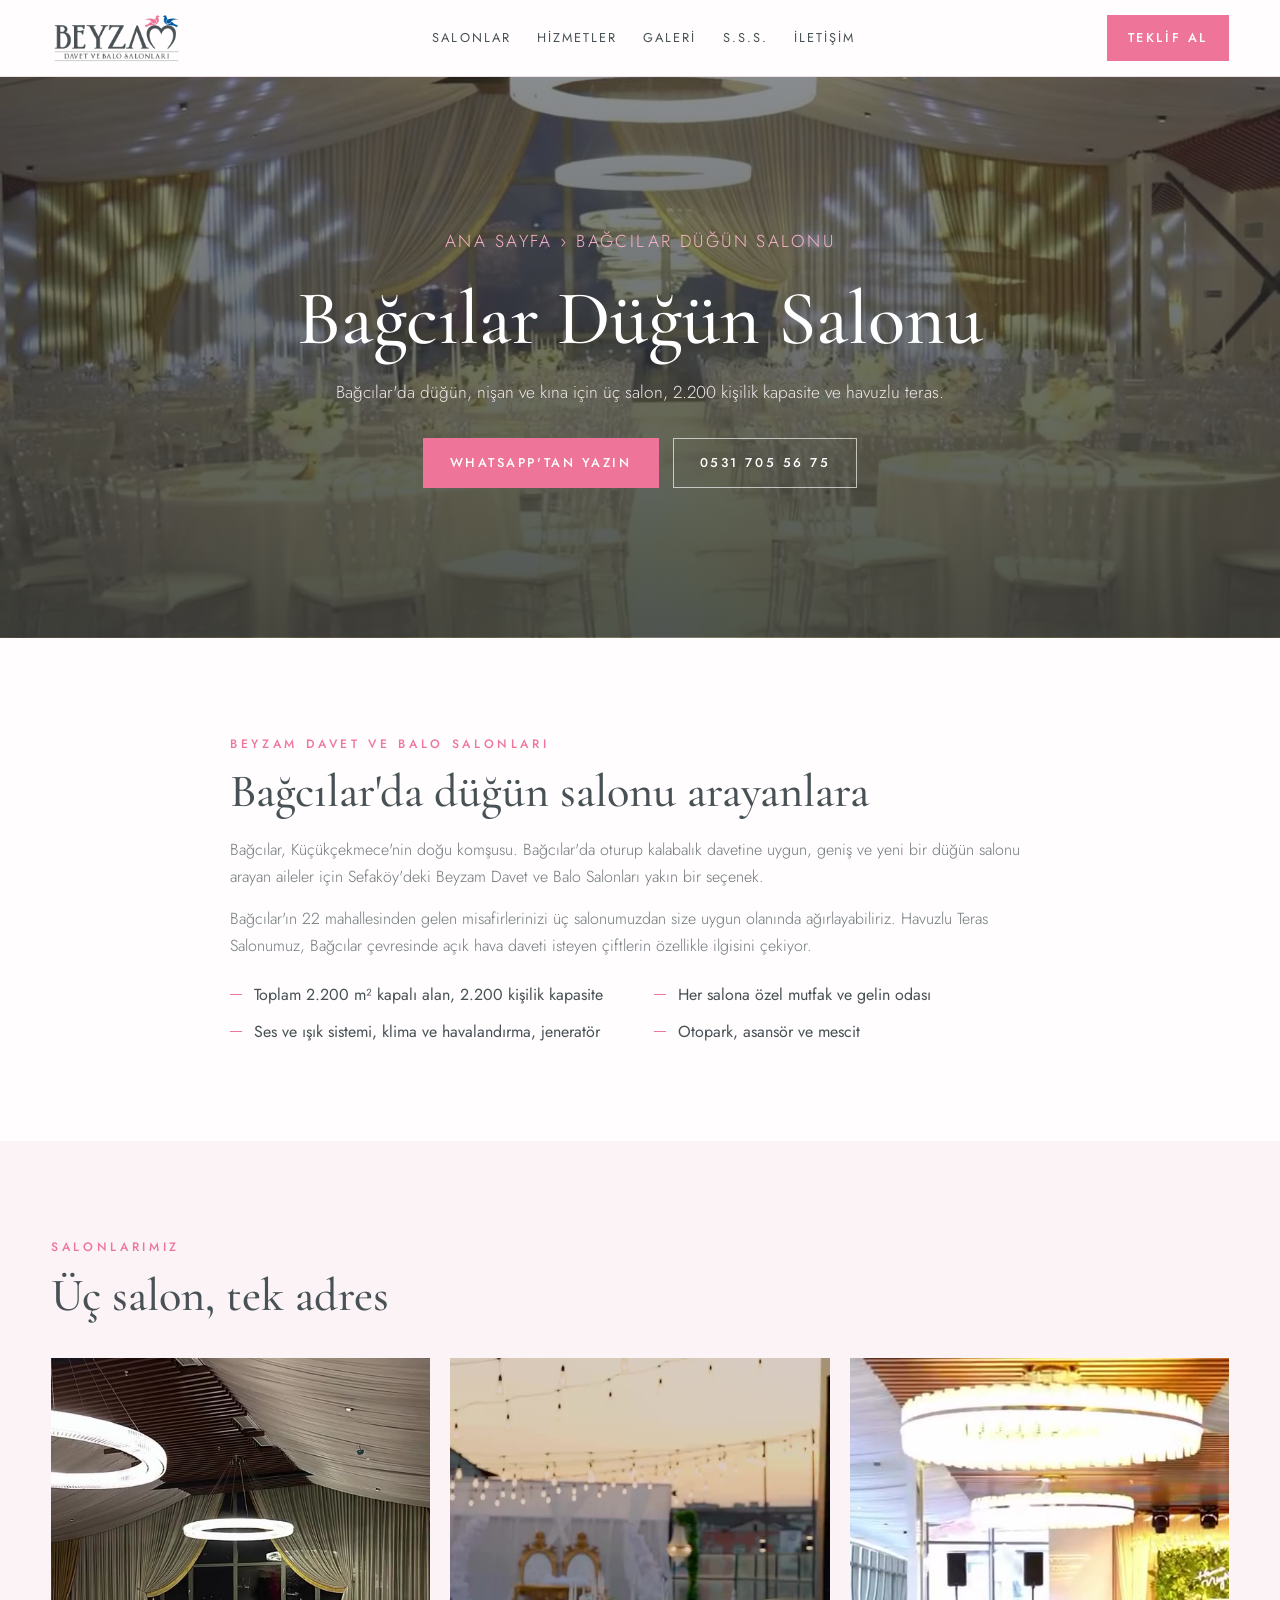
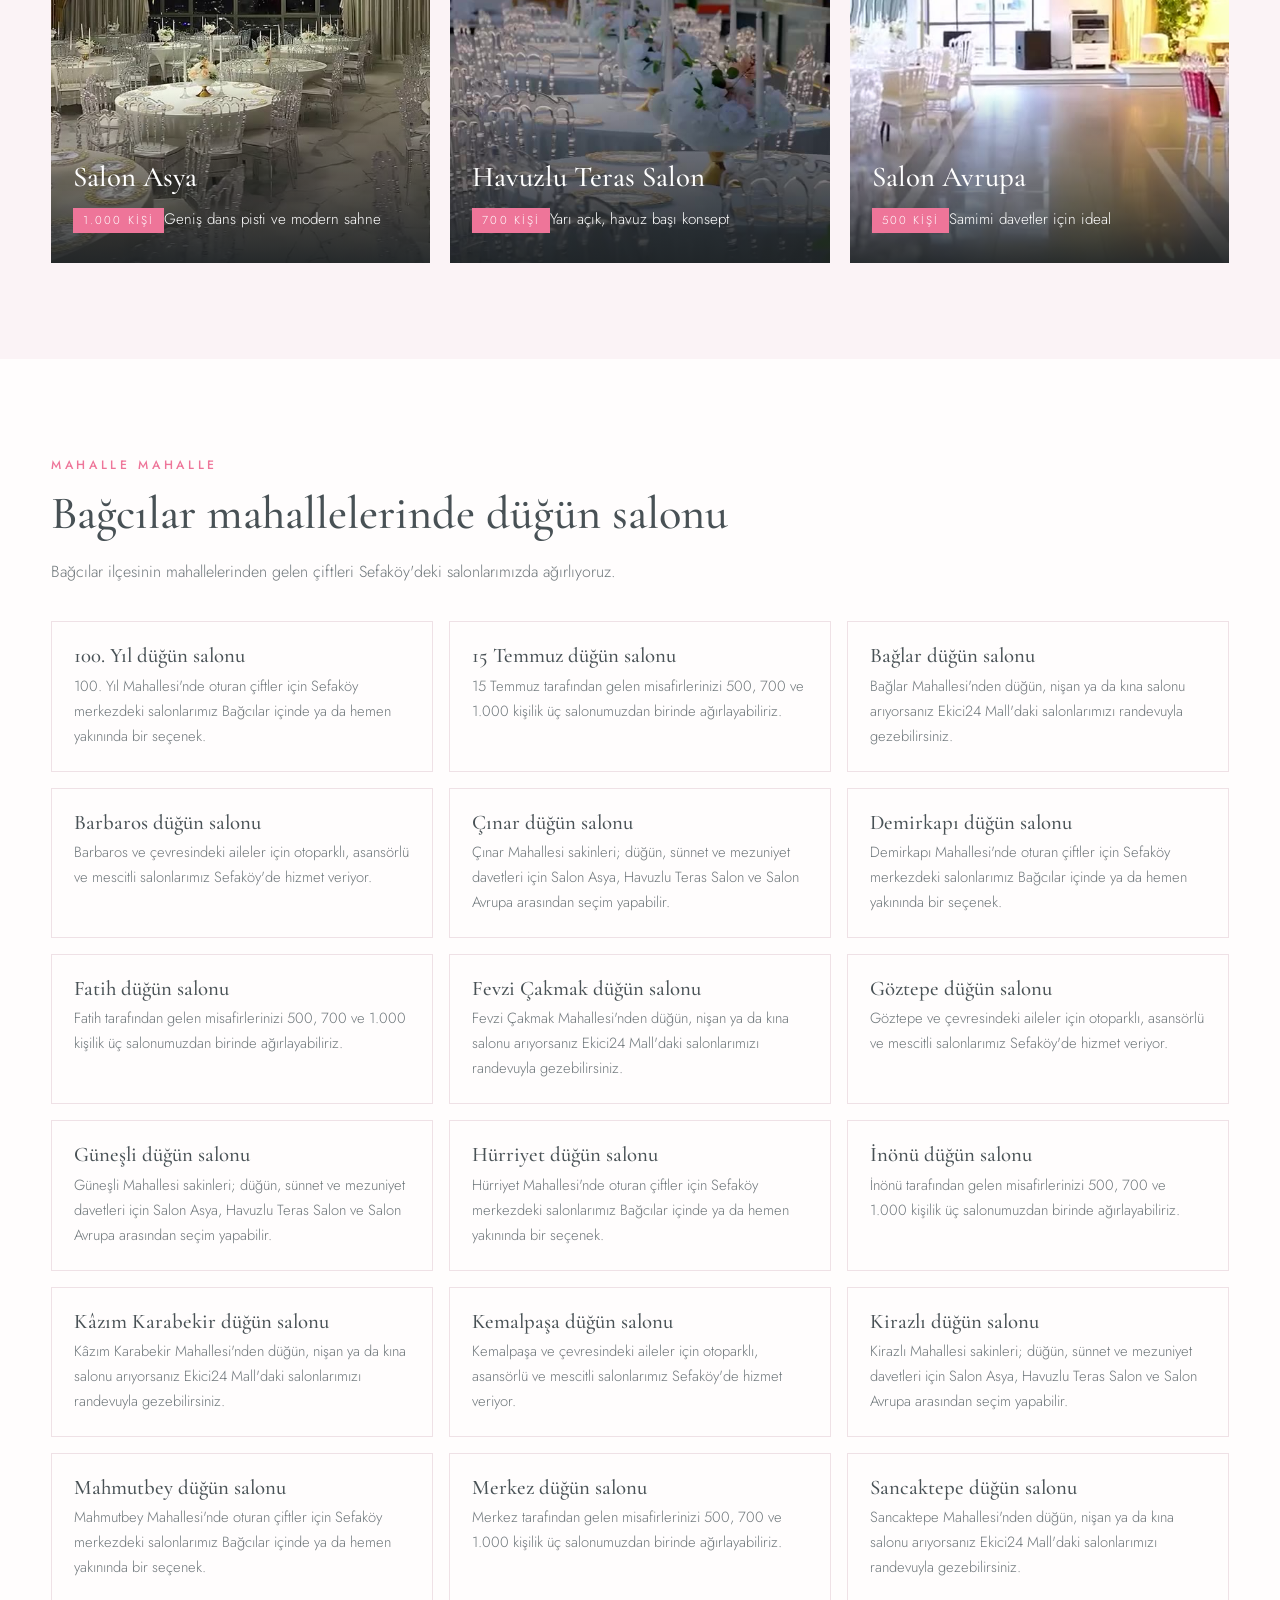
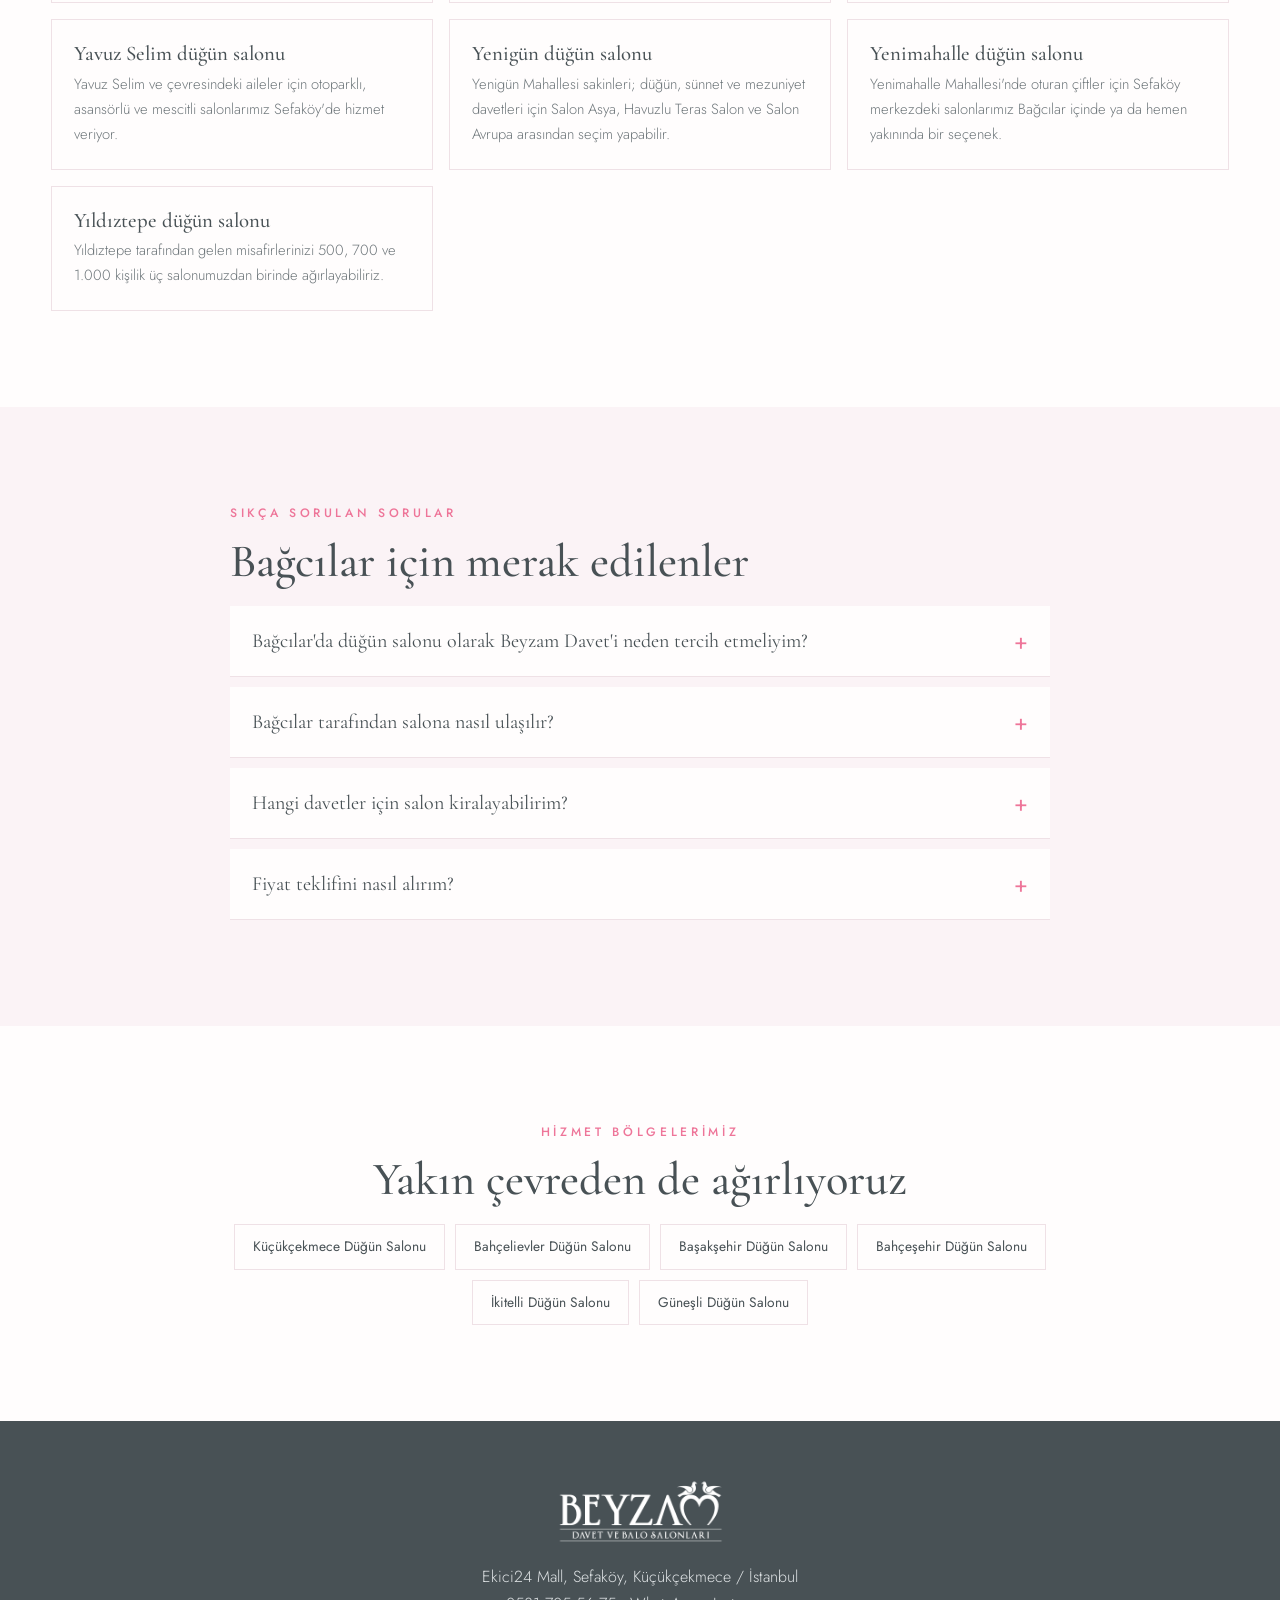
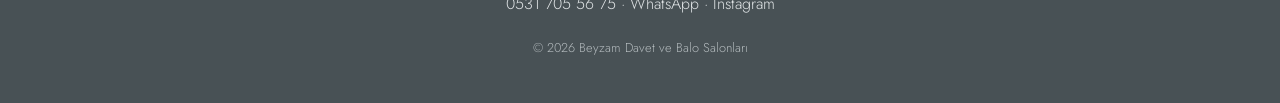
==== bagcilar-dugun-salonu/index.html @ 1dd0b83a "Bölge sayfaları, llms.txt ve yeni telefon/WhatsApp numarası Co-Authored-By: Claude Fable 5.2 <norepl" ====
<!DOCTYPE html>
<html lang="tr"><head><meta charset="utf-8"><meta name="viewport" content="width=device-width, initial-scale=1">
<title>Bağcılar Düğün Salonu | Beyzam Davet ve Balo Salonları</title>
<meta name="description" content="Bağcılar'da düğün salonu mu arıyorsunuz? Beyzam Davet, Sefaköy Ekici24: Salon Asya 1.000, Havuzlu Teras 700, Salon Avrupa 500 kişi. Teklif alın.">
<meta name="robots" content="index, follow, max-image-preview:large">
<link rel="canonical" href="https://beyzamdavet.com/bagcilar-dugun-salonu/">
<meta property="og:locale" content="tr_TR"><meta property="og:type" content="website"><meta property="og:site_name" content="Beyzam Davet ve Balo Salonları">
<meta property="og:url" content="https://beyzamdavet.com/bagcilar-dugun-salonu/"><meta property="og:title" content="Bağcılar Düğün Salonu | Beyzam Davet ve Balo Salonları"><meta property="og:description" content="Bağcılar'da düğün salonu mu arıyorsunuz? Beyzam Davet, Sefaköy Ekici24: Salon Asya 1.000, Havuzlu Teras 700, Salon Avrupa 500 kişi. Teklif alın."><meta property="og:image" content="https://beyzamdavet.com/img/og.jpg">
<meta name="twitter:card" content="summary_large_image"><meta name="theme-color" content="#485155">
<link rel="icon" type="image/png" href="/img/favicon.png">
<script type="application/ld+json">[{"@context": "https://schema.org", "@type": ["EventVenue", "LocalBusiness"], "@id": "https://beyzamdavet.com/#salon", "name": "Beyzam Davet ve Balo Salonları", "url": "https://beyzamdavet.com/", "image": "https://beyzamdavet.com/img/og.jpg", "telephone": "+905317055675", "address": {"@type": "PostalAddress", "streetAddress": "Ekici24 Mall, Sefaköy", "addressLocality": "Küçükçekmece", "addressRegion": "İstanbul", "addressCountry": "TR"}, "maximumAttendeeCapacity": 2200, "areaServed": [{"@type": "Place", "name": "Bağcılar, İstanbul"}, {"@type": "Place", "name": "100. Yıl Mahallesi, Bağcılar"}, {"@type": "Place", "name": "15 Temmuz Mahallesi, Bağcılar"}, {"@type": "Place", "name": "Bağlar Mahallesi, Bağcılar"}, {"@type": "Place", "name": "Barbaros Mahallesi, Bağcılar"}, {"@type": "Place", "name": "Çınar Mahallesi, Bağcılar"}, {"@type": "Place", "name": "Demirkapı Mahallesi, Bağcılar"}, {"@type": "Place", "name": "Fatih Mahallesi, Bağcılar"}, {"@type": "Place", "name": "Fevzi Çakmak Mahallesi, Bağcılar"}, {"@type": "Place", "name": "Göztepe Mahallesi, Bağcılar"}, {"@type": "Place", "name": "Güneşli Mahallesi, Bağcılar"}, {"@type": "Place", "name": "Hürriyet Mahallesi, Bağcılar"}, {"@type": "Place", "name": "İnönü Mahallesi, Bağcılar"}, {"@type": "Place", "name": "Kâzım Karabekir Mahallesi, Bağcılar"}, {"@type": "Place", "name": "Kemalpaşa Mahallesi, Bağcılar"}, {"@type": "Place", "name": "Kirazlı Mahallesi, Bağcılar"}, {"@type": "Place", "name": "Mahmutbey Mahallesi, Bağcılar"}, {"@type": "Place", "name": "Merkez Mahallesi, Bağcılar"}, {"@type": "Place", "name": "Sancaktepe Mahallesi, Bağcılar"}, {"@type": "Place", "name": "Yavuz Selim Mahallesi, Bağcılar"}, {"@type": "Place", "name": "Yenigün Mahallesi, Bağcılar"}, {"@type": "Place", "name": "Yenimahalle Mahallesi, Bağcılar"}, {"@type": "Place", "name": "Yıldıztepe Mahallesi, Bağcılar"}]}, {"@context": "https://schema.org", "@type": "BreadcrumbList", "itemListElement": [{"@type": "ListItem", "position": 1, "name": "Ana Sayfa", "item": "https://beyzamdavet.com/"}, {"@type": "ListItem", "position": 2, "name": "Bağcılar Düğün Salonu", "item": "https://beyzamdavet.com/bagcilar-dugun-salonu/"}]}, {"@context": "https://schema.org", "@type": "FAQPage", "mainEntity": [{"@type": "Question", "name": "Bağcılar'da düğün salonu olarak Beyzam Davet'i neden tercih etmeliyim?", "acceptedAnswer": {"@type": "Answer", "text": "Sefaköy merkezde, Ekici24 Mall içinde 2.200 m² kapalı alanda üç salonumuz var: Salon Asya (1.000 kişi), Havuzlu Teras Salon (700 kişi) ve Salon Avrupa (500 kişi). Her salonun kendi mutfağı, gelin odası, ses ve ışık sistemi bulunuyor."}}, {"@type": "Question", "name": "Bağcılar tarafından salona nasıl ulaşılır?", "acceptedAnswer": {"@type": "Answer", "text": "Adresimiz: Ekici24 Mall, Sefaköy, Küçükçekmece / İstanbul. Ana sayfamızdaki harita ve “Yol Tarifi” bağlantısıyla konumumuzu açabilirsiniz. Tesisimizde otopark bulunuyor."}}, {"@type": "Question", "name": "Hangi davetler için salon kiralayabilirim?", "acceptedAnswer": {"@type": "Answer", "text": "Düğün, nişan, söz, kına gecesi, nikah, sünnet düğünü, mezuniyet, kurumsal davet, gala, lansman ve kokteyl organizasyonları düzenliyoruz."}}, {"@type": "Question", "name": "Fiyat teklifini nasıl alırım?", "acceptedAnswer": {"@type": "Answer", "text": "0531 705 56 75 numaralı telefondan arayabilir ya da WhatsApp'tan yazabilirsiniz. Tarih, salon ve kişi sayısına göre size özel teklif hazırlıyoruz."}}]}]</script>
<link rel="preconnect" href="https://fonts.googleapis.com"><link rel="preconnect" href="https://fonts.gstatic.com" crossorigin>
<link href="https://fonts.googleapis.com/css2?family=Cormorant+Garamond:ital,wght@0,500;0,600;1,500&family=Jost:wght@300;400;500;600&display=swap" rel="stylesheet">
<link rel="stylesheet" href="/bolge.css">
</head><body>
<header class="nav"><div class="wrap"><a href="/" class="logo"><img src="/img/logo.png" alt="Beyzam Davet ve Balo Salonları" width="150" height="60"></a>
<nav><a href="/#salonlar">Salonlar</a><a href="/#hizmetler">Hizmetler</a><a href="/#galeri">Galeri</a><a href="/#sss">S.S.S.</a><a href="/#iletisim">İletişim</a></nav>
<a class="btn fill" href="/#iletisim">Teklif Al</a></div></header>
<main>
<section class="hero" style="background-image:linear-gradient(180deg,rgba(40,46,49,.55),rgba(40,46,49,.82)),url(/img/og.jpg)"><div class="wrap">
<p class="crumb"><a href="/">Ana Sayfa</a> › Bağcılar Düğün Salonu</p>
<h1>Bağcılar Düğün Salonu</h1>
<p>Bağcılar'da düğün, nişan ve kına için üç salon, 2.200 kişilik kapasite ve havuzlu teras.</p>
<div class="cta"><a class="btn fill" href="https://wa.me/905317055675?text=Merhaba,%20Bağcılar%20tarafından%20yazıyorum.%20Düğün%20salonu%20için%20bilgi%20almak%20istiyorum." target="_blank" rel="noopener">WhatsApp'tan Yazın</a><a class="btn ghost" href="tel:+905317055675">0531 705 56 75</a></div></div></section>
<section><div class="wrap narrow"><span class="eyebrow">Beyzam Davet ve Balo Salonları</span><h2>Bağcılar'da düğün salonu arayanlara</h2><p>Bağcılar, Küçükçekmece'nin doğu komşusu. Bağcılar'da oturup kalabalık davetine uygun, geniş ve yeni bir düğün salonu arayan aileler için Sefaköy'deki Beyzam Davet ve Balo Salonları yakın bir seçenek.</p><p>Bağcılar'ın 22 mahallesinden gelen misafirlerinizi üç salonumuzdan size uygun olanında ağırlayabiliriz. Havuzlu Teras Salonumuz, Bağcılar çevresinde açık hava daveti isteyen çiftlerin özellikle ilgisini çekiyor.</p>
<ul class="ticks"><li>Toplam 2.200 m² kapalı alan, 2.200 kişilik kapasite</li><li>Her salona özel mutfak ve gelin odası</li><li>Ses ve ışık sistemi, klima ve havalandırma, jeneratör</li><li>Otopark, asansör ve mescit</li></ul></div></section>
<section class="alt"><div class="wrap"><span class="eyebrow">Salonlarımız</span><h2>Üç salon, tek adres</h2><div class="halls"><a class="hall" href="/#salonlar"><img src="/img/salon-asya.jpg" alt="Salon Asya, Bağcılar düğün salonu" loading="lazy" width="540" height="960"><span><b>Salon Asya</b><i>1.000 kişi</i>Geniş dans pisti ve modern sahne</span></a><a class="hall" href="/#salonlar"><img src="/img/hero.jpg" alt="Havuzlu Teras Salon, Bağcılar düğün salonu" loading="lazy" width="540" height="960"><span><b>Havuzlu Teras Salon</b><i>700 kişi</i>Yarı açık, havuz başı konsept</span></a><a class="hall" href="/#salonlar"><img src="/img/salon-avrupa.jpg" alt="Salon Avrupa, Bağcılar düğün salonu" loading="lazy" width="540" height="960"><span><b>Salon Avrupa</b><i>500 kişi</i>Samimi davetler için ideal</span></a></div></div></section>
<section><div class="wrap"><span class="eyebrow">Mahalle Mahalle</span><h2>Bağcılar mahallelerinde düğün salonu</h2><p class="lead">Bağcılar ilçesinin mahallelerinden gelen çiftleri Sefaköy'deki salonlarımızda ağırlıyoruz.</p><div class="mah"><article><h3>100. Yıl düğün salonu</h3><p>100. Yıl Mahallesi'nde oturan çiftler için Sefaköy merkezdeki salonlarımız Bağcılar içinde ya da hemen yakınında bir seçenek.</p></article><article><h3>15 Temmuz düğün salonu</h3><p>15 Temmuz tarafından gelen misafirlerinizi 500, 700 ve 1.000 kişilik üç salonumuzdan birinde ağırlayabiliriz.</p></article><article><h3>Bağlar düğün salonu</h3><p>Bağlar Mahallesi'nden düğün, nişan ya da kına salonu arıyorsanız Ekici24 Mall'daki salonlarımızı randevuyla gezebilirsiniz.</p></article><article><h3>Barbaros düğün salonu</h3><p>Barbaros ve çevresindeki aileler için otoparklı, asansörlü ve mescitli salonlarımız Sefaköy'de hizmet veriyor.</p></article><article><h3>Çınar düğün salonu</h3><p>Çınar Mahallesi sakinleri; düğün, sünnet ve mezuniyet davetleri için Salon Asya, Havuzlu Teras Salon ve Salon Avrupa arasından seçim yapabilir.</p></article><article><h3>Demirkapı düğün salonu</h3><p>Demirkapı Mahallesi'nde oturan çiftler için Sefaköy merkezdeki salonlarımız Bağcılar içinde ya da hemen yakınında bir seçenek.</p></article><article><h3>Fatih düğün salonu</h3><p>Fatih tarafından gelen misafirlerinizi 500, 700 ve 1.000 kişilik üç salonumuzdan birinde ağırlayabiliriz.</p></article><article><h3>Fevzi Çakmak düğün salonu</h3><p>Fevzi Çakmak Mahallesi'nden düğün, nişan ya da kına salonu arıyorsanız Ekici24 Mall'daki salonlarımızı randevuyla gezebilirsiniz.</p></article><article><h3>Göztepe düğün salonu</h3><p>Göztepe ve çevresindeki aileler için otoparklı, asansörlü ve mescitli salonlarımız Sefaköy'de hizmet veriyor.</p></article><article><h3>Güneşli düğün salonu</h3><p>Güneşli Mahallesi sakinleri; düğün, sünnet ve mezuniyet davetleri için Salon Asya, Havuzlu Teras Salon ve Salon Avrupa arasından seçim yapabilir.</p></article><article><h3>Hürriyet düğün salonu</h3><p>Hürriyet Mahallesi'nde oturan çiftler için Sefaköy merkezdeki salonlarımız Bağcılar içinde ya da hemen yakınında bir seçenek.</p></article><article><h3>İnönü düğün salonu</h3><p>İnönü tarafından gelen misafirlerinizi 500, 700 ve 1.000 kişilik üç salonumuzdan birinde ağırlayabiliriz.</p></article><article><h3>Kâzım Karabekir düğün salonu</h3><p>Kâzım Karabekir Mahallesi'nden düğün, nişan ya da kına salonu arıyorsanız Ekici24 Mall'daki salonlarımızı randevuyla gezebilirsiniz.</p></article><article><h3>Kemalpaşa düğün salonu</h3><p>Kemalpaşa ve çevresindeki aileler için otoparklı, asansörlü ve mescitli salonlarımız Sefaköy'de hizmet veriyor.</p></article><article><h3>Kirazlı düğün salonu</h3><p>Kirazlı Mahallesi sakinleri; düğün, sünnet ve mezuniyet davetleri için Salon Asya, Havuzlu Teras Salon ve Salon Avrupa arasından seçim yapabilir.</p></article><article><h3>Mahmutbey düğün salonu</h3><p>Mahmutbey Mahallesi'nde oturan çiftler için Sefaköy merkezdeki salonlarımız Bağcılar içinde ya da hemen yakınında bir seçenek.</p></article><article><h3>Merkez düğün salonu</h3><p>Merkez tarafından gelen misafirlerinizi 500, 700 ve 1.000 kişilik üç salonumuzdan birinde ağırlayabiliriz.</p></article><article><h3>Sancaktepe düğün salonu</h3><p>Sancaktepe Mahallesi'nden düğün, nişan ya da kına salonu arıyorsanız Ekici24 Mall'daki salonlarımızı randevuyla gezebilirsiniz.</p></article><article><h3>Yavuz Selim düğün salonu</h3><p>Yavuz Selim ve çevresindeki aileler için otoparklı, asansörlü ve mescitli salonlarımız Sefaköy'de hizmet veriyor.</p></article><article><h3>Yenigün düğün salonu</h3><p>Yenigün Mahallesi sakinleri; düğün, sünnet ve mezuniyet davetleri için Salon Asya, Havuzlu Teras Salon ve Salon Avrupa arasından seçim yapabilir.</p></article><article><h3>Yenimahalle düğün salonu</h3><p>Yenimahalle Mahallesi'nde oturan çiftler için Sefaköy merkezdeki salonlarımız Bağcılar içinde ya da hemen yakınında bir seçenek.</p></article><article><h3>Yıldıztepe düğün salonu</h3><p>Yıldıztepe tarafından gelen misafirlerinizi 500, 700 ve 1.000 kişilik üç salonumuzdan birinde ağırlayabiliriz.</p></article></div></div></section>
<section class="alt"><div class="wrap narrow"><span class="eyebrow">Sıkça Sorulan Sorular</span><h2>Bağcılar için merak edilenler</h2><details><summary>Bağcılar'da düğün salonu olarak Beyzam Davet'i neden tercih etmeliyim?</summary><p>Sefaköy merkezde, Ekici24 Mall içinde 2.200 m² kapalı alanda üç salonumuz var: Salon Asya (1.000 kişi), Havuzlu Teras Salon (700 kişi) ve Salon Avrupa (500 kişi). Her salonun kendi mutfağı, gelin odası, ses ve ışık sistemi bulunuyor.</p></details><details><summary>Bağcılar tarafından salona nasıl ulaşılır?</summary><p>Adresimiz: Ekici24 Mall, Sefaköy, Küçükçekmece / İstanbul. Ana sayfamızdaki harita ve “Yol Tarifi” bağlantısıyla konumumuzu açabilirsiniz. Tesisimizde otopark bulunuyor.</p></details><details><summary>Hangi davetler için salon kiralayabilirim?</summary><p>Düğün, nişan, söz, kına gecesi, nikah, sünnet düğünü, mezuniyet, kurumsal davet, gala, lansman ve kokteyl organizasyonları düzenliyoruz.</p></details><details><summary>Fiyat teklifini nasıl alırım?</summary><p>0531 705 56 75 numaralı telefondan arayabilir ya da WhatsApp'tan yazabilirsiniz. Tarih, salon ve kişi sayısına göre size özel teklif hazırlıyoruz.</p></details></div></section>
<section><div class="wrap narrow center"><span class="eyebrow">Hizmet Bölgelerimiz</span><h2>Yakın çevreden de ağırlıyoruz</h2><div class="chips"><a href="/kucukcekmece-dugun-salonu/">Küçükçekmece Düğün Salonu</a><a href="/bahcelievler-dugun-salonu/">Bahçelievler Düğün Salonu</a><a href="/basaksehir-dugun-salonu/">Başakşehir Düğün Salonu</a><a href="/bahcesehir-dugun-salonu/">Bahçeşehir Düğün Salonu</a><a href="/ikitelli-dugun-salonu/">İkitelli Düğün Salonu</a><a href="/gunesli-dugun-salonu/">Güneşli Düğün Salonu</a></div></div></section>
</main>
<footer><div class="wrap"><img src="/img/logo-beyaz.png" alt="Beyzam Davet ve Balo Salonları" width="170" height="68"><p>Ekici24 Mall, Sefaköy, Küçükçekmece / İstanbul<br><a href="tel:+905317055675">0531 705 56 75</a> · <a href="https://wa.me/905317055675?text=Merhaba,%20Bağcılar%20tarafından%20yazıyorum.%20Düğün%20salonu%20için%20bilgi%20almak%20istiyorum." target="_blank" rel="noopener">WhatsApp</a> · <a href="https://www.instagram.com/beyzamdavet/" target="_blank" rel="noopener">Instagram</a></p><p class="copy">© 2026 Beyzam Davet ve Balo Salonları</p></div></footer>
<div class="mobilebar"><a href="tel:+905317055675">Hemen Ara</a><a href="https://wa.me/905317055675?text=Merhaba,%20Bağcılar%20tarafından%20yazıyorum.%20Düğün%20salonu%20için%20bilgi%20almak%20istiyorum." target="_blank" rel="noopener">WhatsApp</a></div>
</body></html>
---- bolge.css ----
:root{--ink:#485155;--cream:#fbf3f6;--paper:#fffdfd;--gold:#ee7599;--gold2:#f9b3c8;--muted:#6f777b;--line:#efe1e6;--serif:"Cormorant Garamond",Georgia,serif;--sans:"Jost",system-ui,sans-serif}
*{box-sizing:border-box;margin:0;padding:0}
body{font-family:var(--sans);color:var(--ink);background:var(--paper);line-height:1.7;-webkit-font-smoothing:antialiased}
img{max-width:100%;display:block}a{color:inherit;text-decoration:none}
.wrap{width:min(1180px,92%);margin-inline:auto}.narrow{max-width:820px}.center{text-align:center}
h1,h2,h3{font-family:var(--serif);font-weight:500;line-height:1.12}
h2{font-size:clamp(1.9rem,4vw,2.9rem);margin-bottom:18px}
.eyebrow{font-size:.76rem;letter-spacing:.3em;text-transform:uppercase;color:var(--gold);font-weight:500;display:block;margin-bottom:12px}
section{padding:clamp(54px,8vw,96px) 0}.alt{background:var(--cream)}
p{color:var(--muted);font-weight:300;margin-bottom:14px}.lead{max-width:640px}
.btn{display:inline-flex;align-items:center;padding:13px 26px;border:1px solid var(--gold);font-size:.8rem;letter-spacing:.2em;text-transform:uppercase;font-weight:500;transition:.25s}
.btn.fill{background:var(--gold);color:#fff}.btn.fill:hover{background:#d95c82;border-color:#d95c82}
.btn.ghost{color:#fff;border-color:rgba(255,255,255,.65)}.btn.ghost:hover{background:var(--gold);border-color:var(--gold)}
header.nav{position:sticky;top:0;z-index:50;background:rgba(255,253,253,.96);border-bottom:1px solid var(--line)}
.nav .wrap{display:flex;align-items:center;justify-content:space-between;height:76px;gap:20px}
.logo img{height:52px;width:auto}
.nav nav{display:flex;gap:26px;font-size:.8rem;letter-spacing:.16em;text-transform:uppercase}
.nav nav a:hover{color:var(--gold)}.nav .btn{padding:11px 20px}
.hero{color:#fff;text-align:center;padding:clamp(80px,12vw,150px) 0;background-size:cover;background-position:center}
.hero h1{font-size:clamp(2.4rem,6.5vw,4.8rem);margin-bottom:16px}
.hero p{color:#f1e6ea;max-width:620px;margin:0 auto 30px;font-size:1.08rem}
.crumb{font-size:.78rem;letter-spacing:.14em;text-transform:uppercase;margin-bottom:20px!important;color:var(--gold2)!important}
.cta{display:flex;gap:14px;justify-content:center;flex-wrap:wrap}
.ticks{list-style:none;margin-top:22px;display:grid;grid-template-columns:1fr 1fr;gap:10px 28px}
.ticks li{padding-left:24px;position:relative}.ticks li::before{content:"";position:absolute;left:0;top:.8em;width:12px;height:1px;background:var(--gold)}
.halls{display:grid;grid-template-columns:repeat(3,1fr);gap:20px;margin-top:36px}
.hall{position:relative;aspect-ratio:3/4;overflow:hidden;color:#fff;background:#3d4549}
.hall img{position:absolute;inset:0;width:100%;height:100%;object-fit:cover;transition:.5s}.hall:hover img{transform:scale(1.05)}
.hall span{position:absolute;inset:auto 0 0 0;padding:60px 22px 22px;background:linear-gradient(transparent,rgba(30,35,38,.92));font-weight:300;font-size:.95rem}
.hall b{display:block;font-family:var(--serif);font-size:1.8rem;font-weight:500}.hall i{display:inline-block;font-style:normal;background:var(--gold);padding:3px 10px;font-size:.72rem;letter-spacing:.18em;text-transform:uppercase;margin:6px 0 8px}
.mah{display:grid;grid-template-columns:repeat(3,1fr);gap:16px;margin-top:36px}
.mah article{border:1px solid var(--line);background:var(--paper);padding:22px}
.mah h3{font-size:1.3rem;margin-bottom:6px}.mah p{font-size:.92rem;margin:0}
details{border-bottom:1px solid var(--line);background:var(--paper);padding:0 22px;margin-bottom:10px}
summary{cursor:pointer;list-style:none;padding:18px 30px 18px 0;font-family:var(--serif);font-size:1.25rem;position:relative}
summary::-webkit-details-marker{display:none}summary::after{content:"+";position:absolute;right:0;top:50%;transform:translateY(-50%);color:var(--gold);font-family:var(--sans);font-size:1.4rem}
details[open] summary::after{content:"–"}details p{padding-bottom:20px;margin:0}
.chips{display:flex;flex-wrap:wrap;gap:10px;justify-content:center;margin-top:10px}
.chips a{border:1px solid var(--line);padding:10px 18px;font-size:.86rem;transition:.2s}.chips a:hover{border-color:var(--gold);color:var(--gold)}
footer{background:var(--ink);color:#dfe3e5;padding:56px 0 30px;text-align:center}
footer img{margin:0 auto 18px}footer p{color:#dfe3e5}footer a:hover{color:var(--gold2)}.copy{font-size:.8rem;color:#b3babd!important;margin-top:20px}
.mobilebar{display:none}
@media(max-width:860px){.nav nav{display:none}.halls,.mah{grid-template-columns:1fr 1fr}.ticks{grid-template-columns:1fr}}
@media(max-width:560px){.halls,.mah{grid-template-columns:1fr}.nav .btn{display:none}
 .mobilebar{display:grid;grid-template-columns:1fr 1fr;position:fixed;bottom:0;left:0;right:0;z-index:60}
 .mobilebar a{padding:15px;text-align:center;font-size:.8rem;letter-spacing:.16em;text-transform:uppercase;font-weight:500;color:#fff;background:var(--ink)}
 .mobilebar a:last-child{background:#1fae54}body{padding-bottom:52px}}
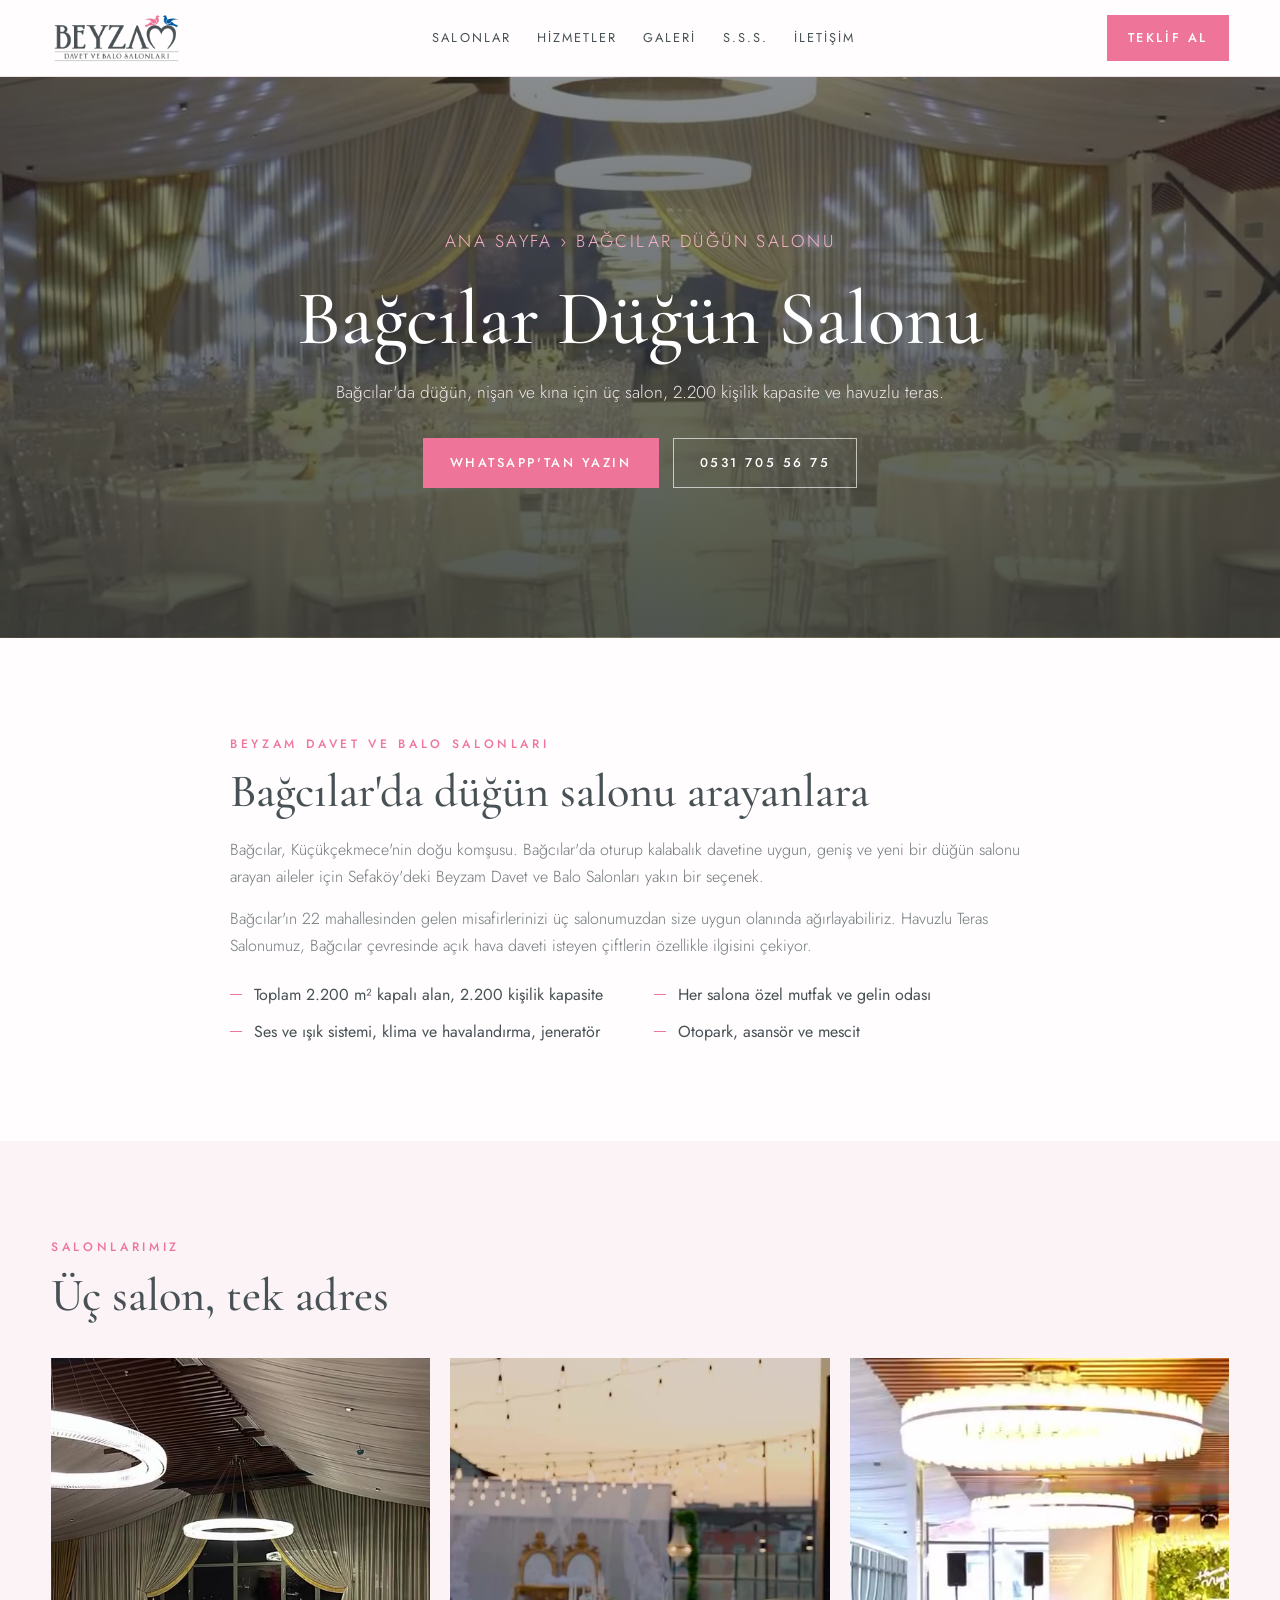
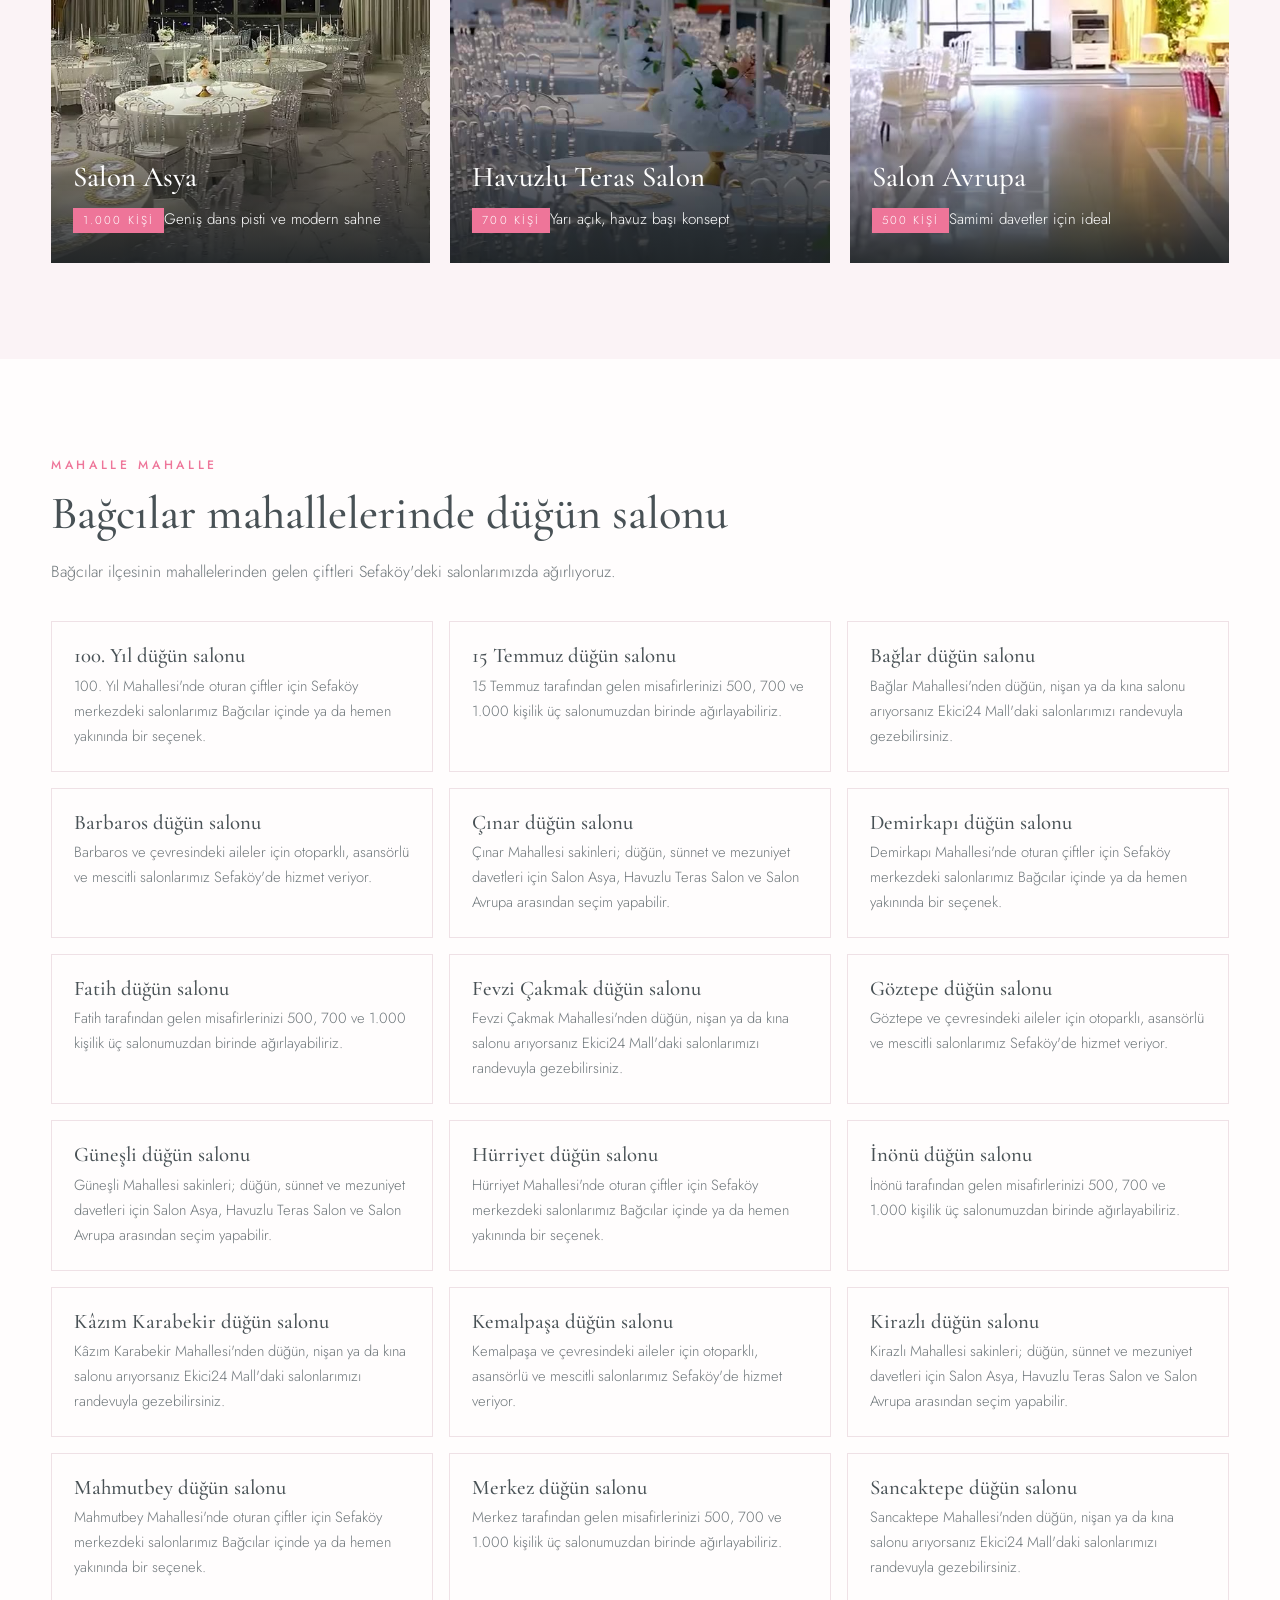
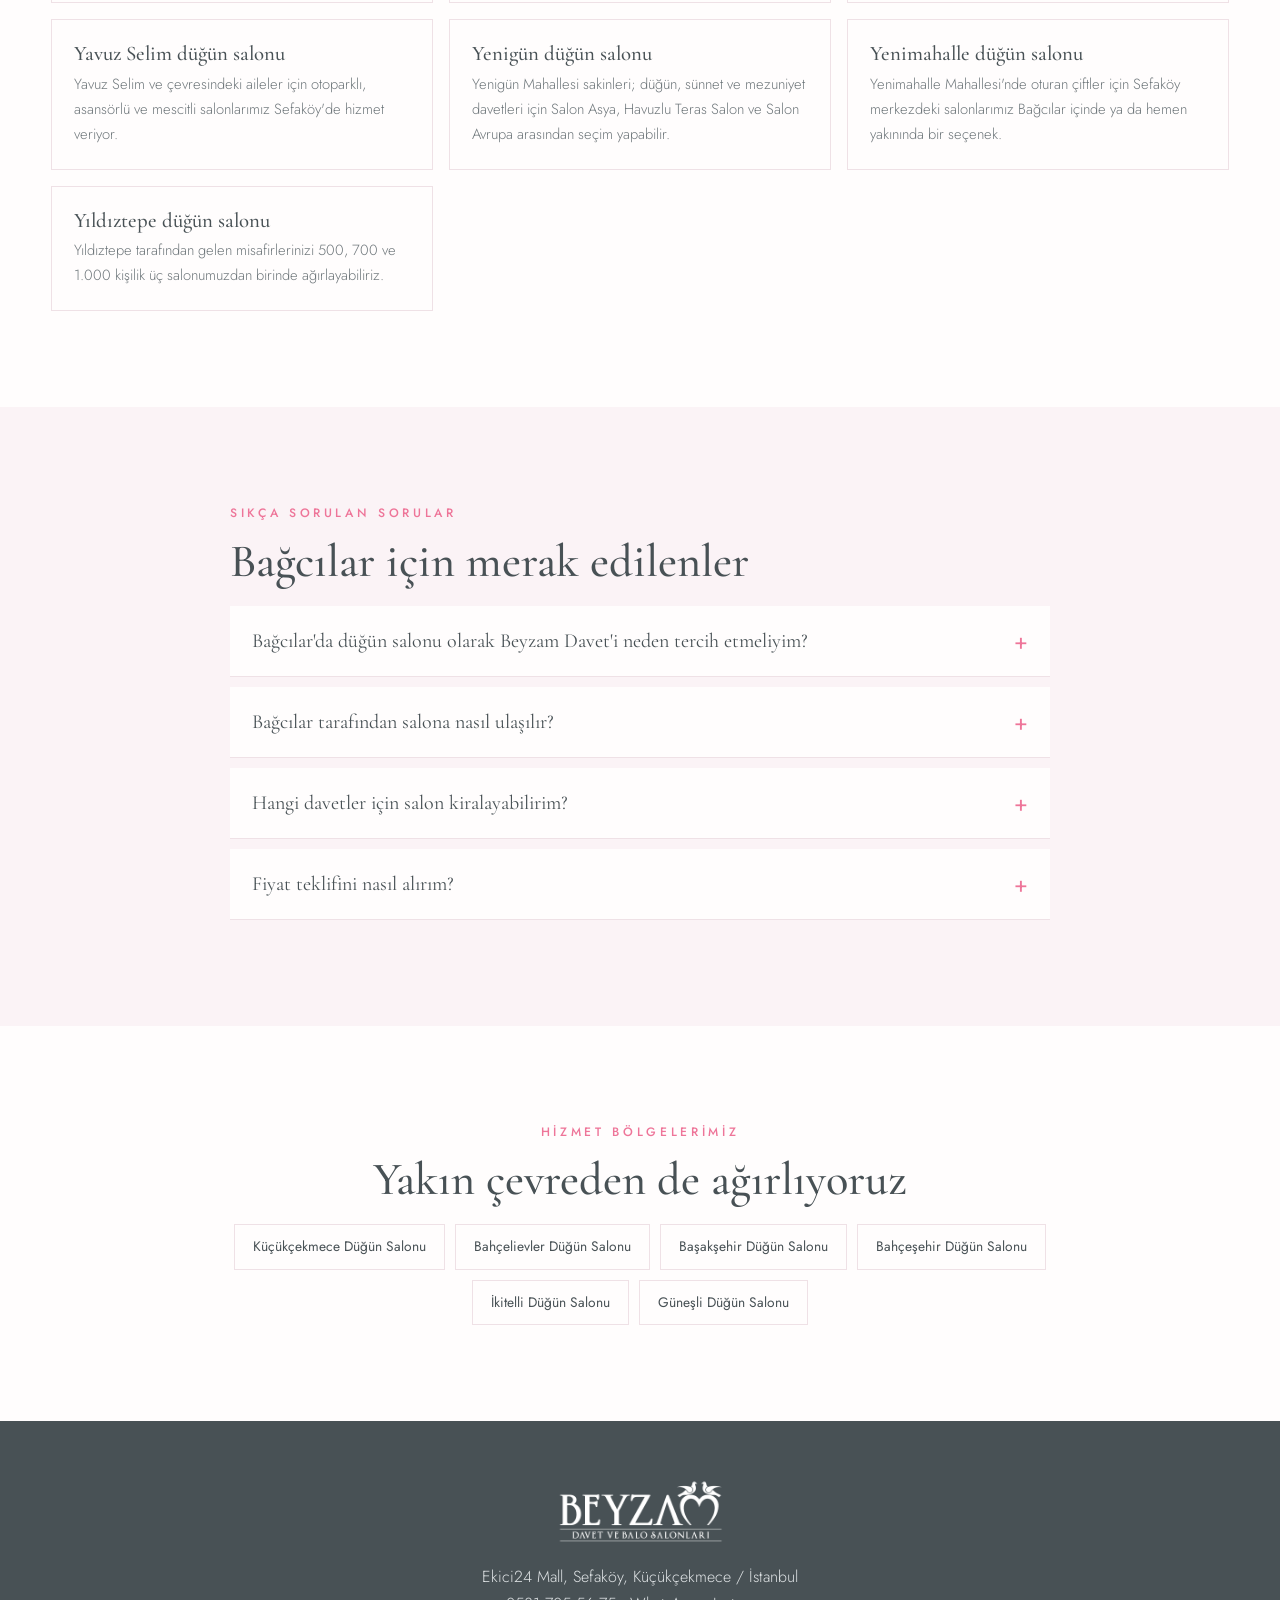
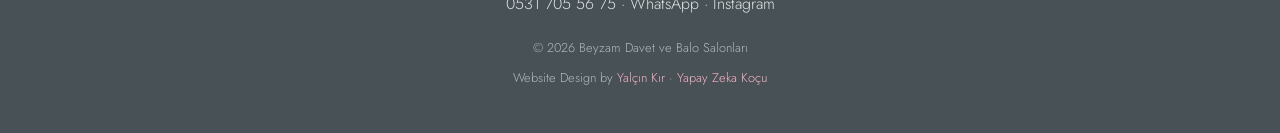
==== commit 9cc395b3: "Footer'a tasarım imzası ekle Co-Authored-By: Claude Fable 5.2 <noreply@anthropic.com> Claude-Session" ====
--- a/bagcilar-dugun-salonu/index.html
+++ b/bagcilar-dugun-salonu/index.html
@@ -29,6 +29,6 @@
 <section class="alt"><div class="wrap narrow"><span class="eyebrow">Sıkça Sorulan Sorular</span><h2>Bağcılar için merak edilenler</h2><details><summary>Bağcılar'da düğün salonu olarak Beyzam Davet'i neden tercih etmeliyim?</summary><p>Sefaköy merkezde, Ekici24 Mall içinde 2.200 m² kapalı alanda üç salonumuz var: Salon Asya (1.000 kişi), Havuzlu Teras Salon (700 kişi) ve Salon Avrupa (500 kişi). Her salonun kendi mutfağı, gelin odası, ses ve ışık sistemi bulunuyor.</p></details><details><summary>Bağcılar tarafından salona nasıl ulaşılır?</summary><p>Adresimiz: Ekici24 Mall, Sefaköy, Küçükçekmece / İstanbul. Ana sayfamızdaki harita ve “Yol Tarifi” bağlantısıyla konumumuzu açabilirsiniz. Tesisimizde otopark bulunuyor.</p></details><details><summary>Hangi davetler için salon kiralayabilirim?</summary><p>Düğün, nişan, söz, kına gecesi, nikah, sünnet düğünü, mezuniyet, kurumsal davet, gala, lansman ve kokteyl organizasyonları düzenliyoruz.</p></details><details><summary>Fiyat teklifini nasıl alırım?</summary><p>0531 705 56 75 numaralı telefondan arayabilir ya da WhatsApp'tan yazabilirsiniz. Tarih, salon ve kişi sayısına göre size özel teklif hazırlıyoruz.</p></details></div></section>
 <section><div class="wrap narrow center"><span class="eyebrow">Hizmet Bölgelerimiz</span><h2>Yakın çevreden de ağırlıyoruz</h2><div class="chips"><a href="/kucukcekmece-dugun-salonu/">Küçükçekmece Düğün Salonu</a><a href="/bahcelievler-dugun-salonu/">Bahçelievler Düğün Salonu</a><a href="/basaksehir-dugun-salonu/">Başakşehir Düğün Salonu</a><a href="/bahcesehir-dugun-salonu/">Bahçeşehir Düğün Salonu</a><a href="/ikitelli-dugun-salonu/">İkitelli Düğün Salonu</a><a href="/gunesli-dugun-salonu/">Güneşli Düğün Salonu</a></div></div></section>
 </main>
-<footer><div class="wrap"><img src="/img/logo-beyaz.png" alt="Beyzam Davet ve Balo Salonları" width="170" height="68"><p>Ekici24 Mall, Sefaköy, Küçükçekmece / İstanbul<br><a href="tel:+905317055675">0531 705 56 75</a> · <a href="https://wa.me/905317055675?text=Merhaba,%20Bağcılar%20tarafından%20yazıyorum.%20Düğün%20salonu%20için%20bilgi%20almak%20istiyorum." target="_blank" rel="noopener">WhatsApp</a> · <a href="https://www.instagram.com/beyzamdavet/" target="_blank" rel="noopener">Instagram</a></p><p class="copy">© 2026 Beyzam Davet ve Balo Salonları</p></div></footer>
+<footer><div class="wrap"><img src="/img/logo-beyaz.png" alt="Beyzam Davet ve Balo Salonları" width="170" height="68"><p>Ekici24 Mall, Sefaköy, Küçükçekmece / İstanbul<br><a href="tel:+905317055675">0531 705 56 75</a> · <a href="https://wa.me/905317055675?text=Merhaba,%20Bağcılar%20tarafından%20yazıyorum.%20Düğün%20salonu%20için%20bilgi%20almak%20istiyorum." target="_blank" rel="noopener">WhatsApp</a> · <a href="https://www.instagram.com/beyzamdavet/" target="_blank" rel="noopener">Instagram</a></p><p class="copy">© 2026 Beyzam Davet ve Balo Salonları<br><span class="credit">Website Design by <a href="https://wa.me/905458506838" target="_blank" rel="noopener">Yalçın Kır · Yapay Zeka Koçu</a></span></p></div></footer>
 <div class="mobilebar"><a href="tel:+905317055675">Hemen Ara</a><a href="https://wa.me/905317055675?text=Merhaba,%20Bağcılar%20tarafından%20yazıyorum.%20Düğün%20salonu%20için%20bilgi%20almak%20istiyorum." target="_blank" rel="noopener">WhatsApp</a></div>
 </body></html>
--- a/bolge.css
+++ b/bolge.css
@@ -45,3 +45,4 @@
  .mobilebar{display:grid;grid-template-columns:1fr 1fr;position:fixed;bottom:0;left:0;right:0;z-index:60}
  .mobilebar a{padding:15px;text-align:center;font-size:.8rem;letter-spacing:.16em;text-transform:uppercase;font-weight:500;color:#fff;background:var(--ink)}
  .mobilebar a:last-child{background:#1fae54}body{padding-bottom:52px}}
+.credit{display:inline-block;margin-top:8px}.credit a{color:var(--gold2)}
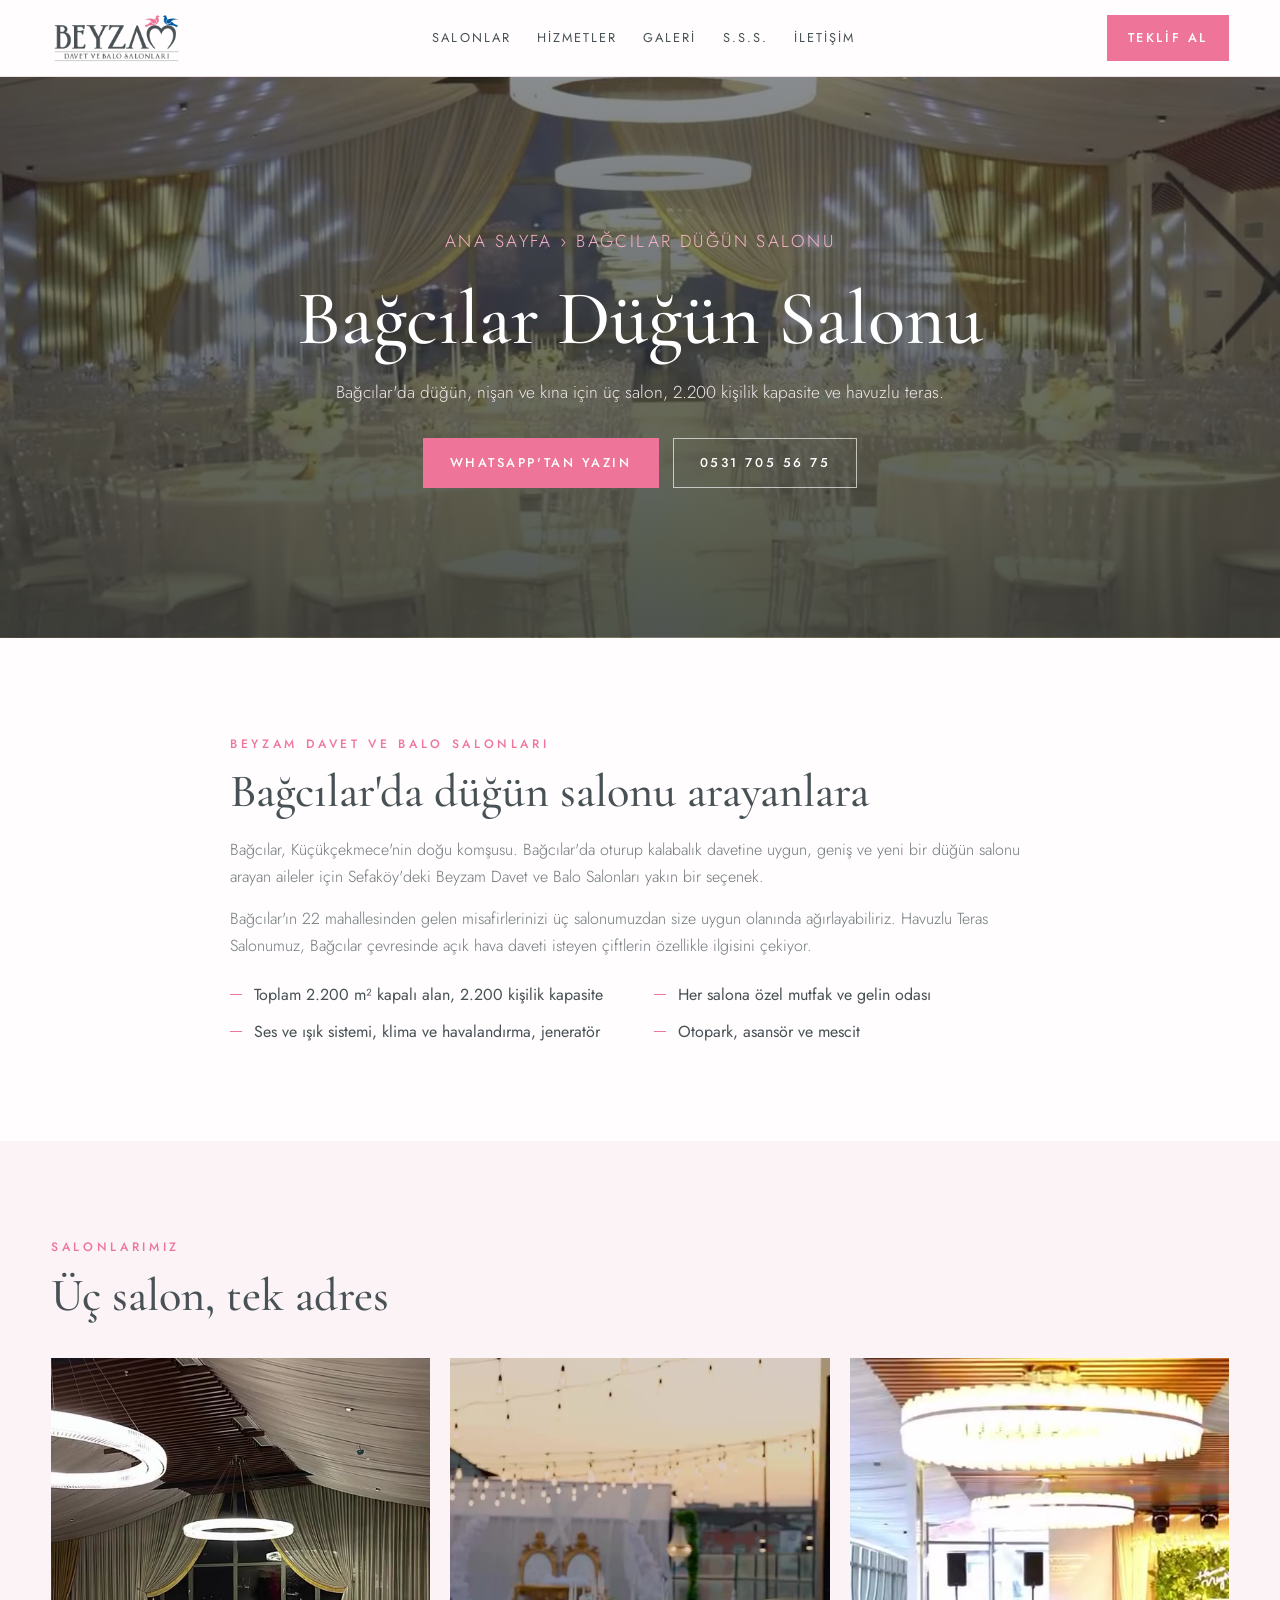
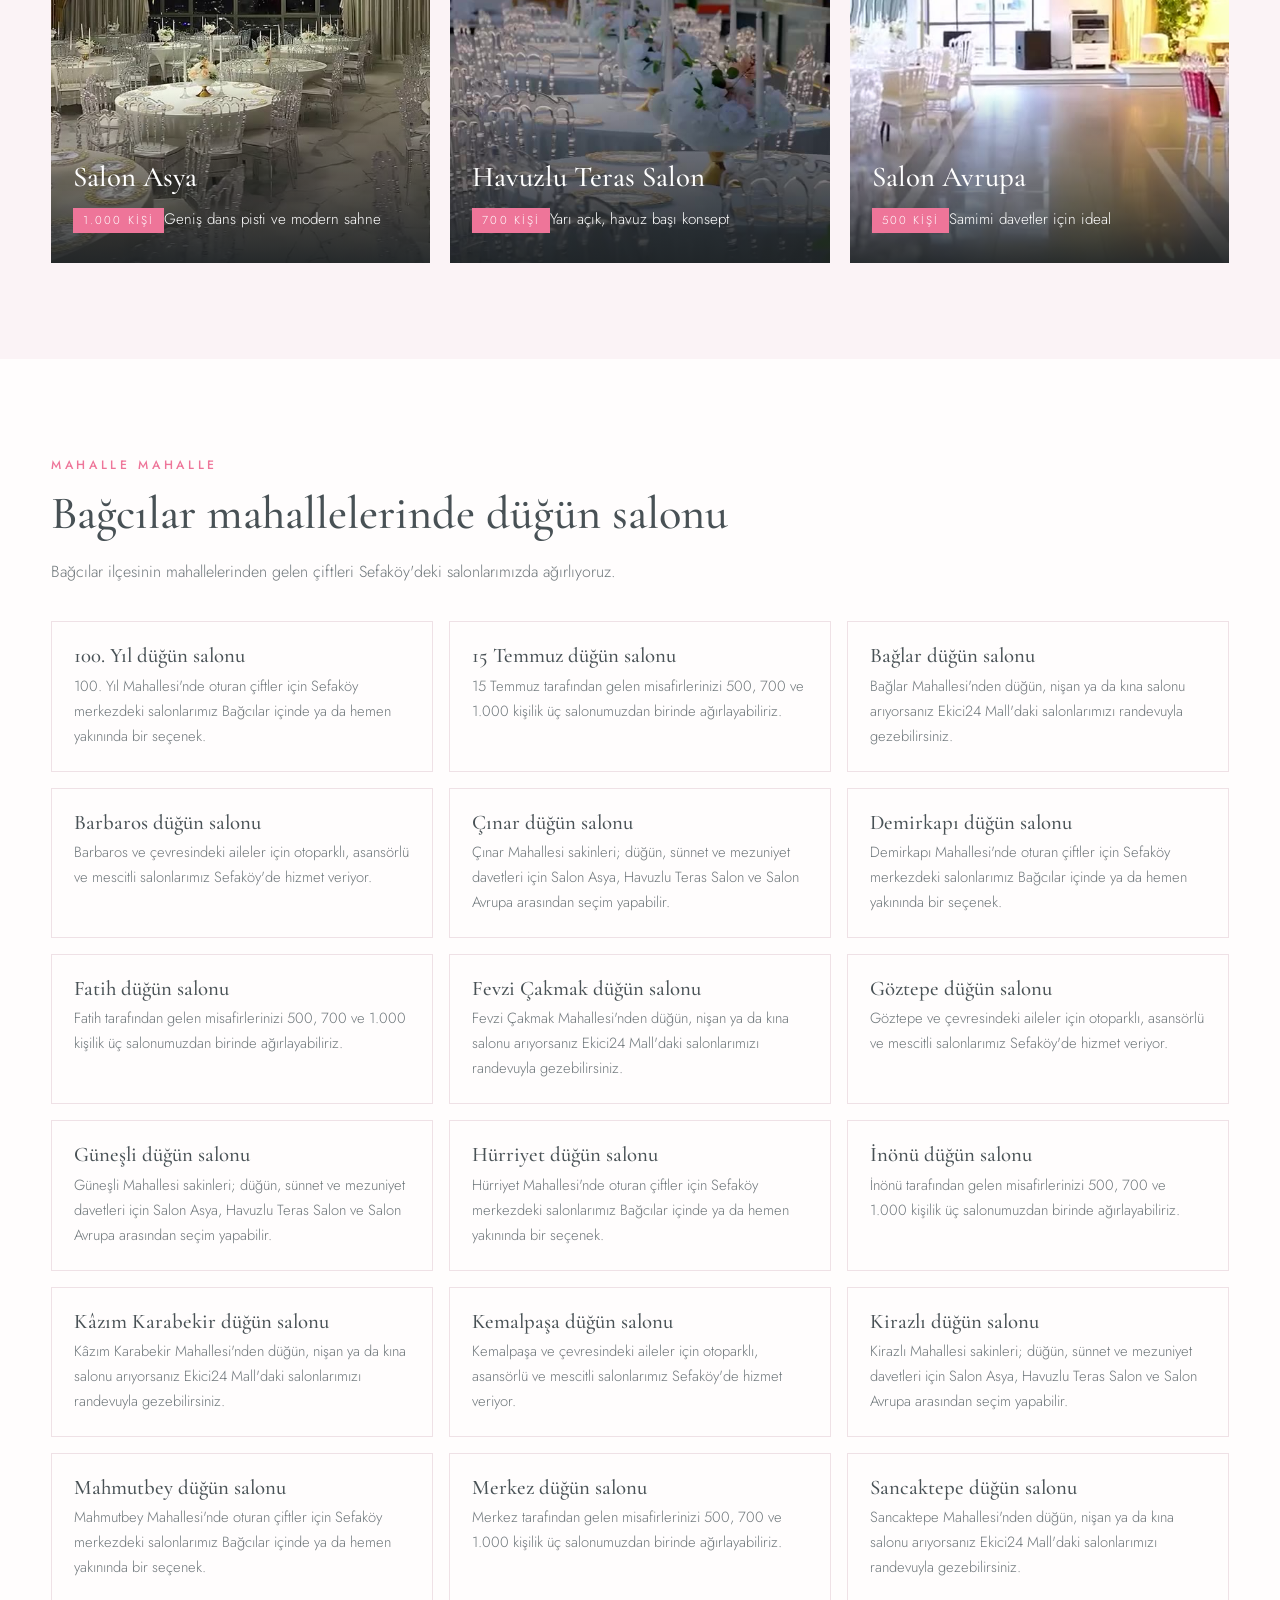
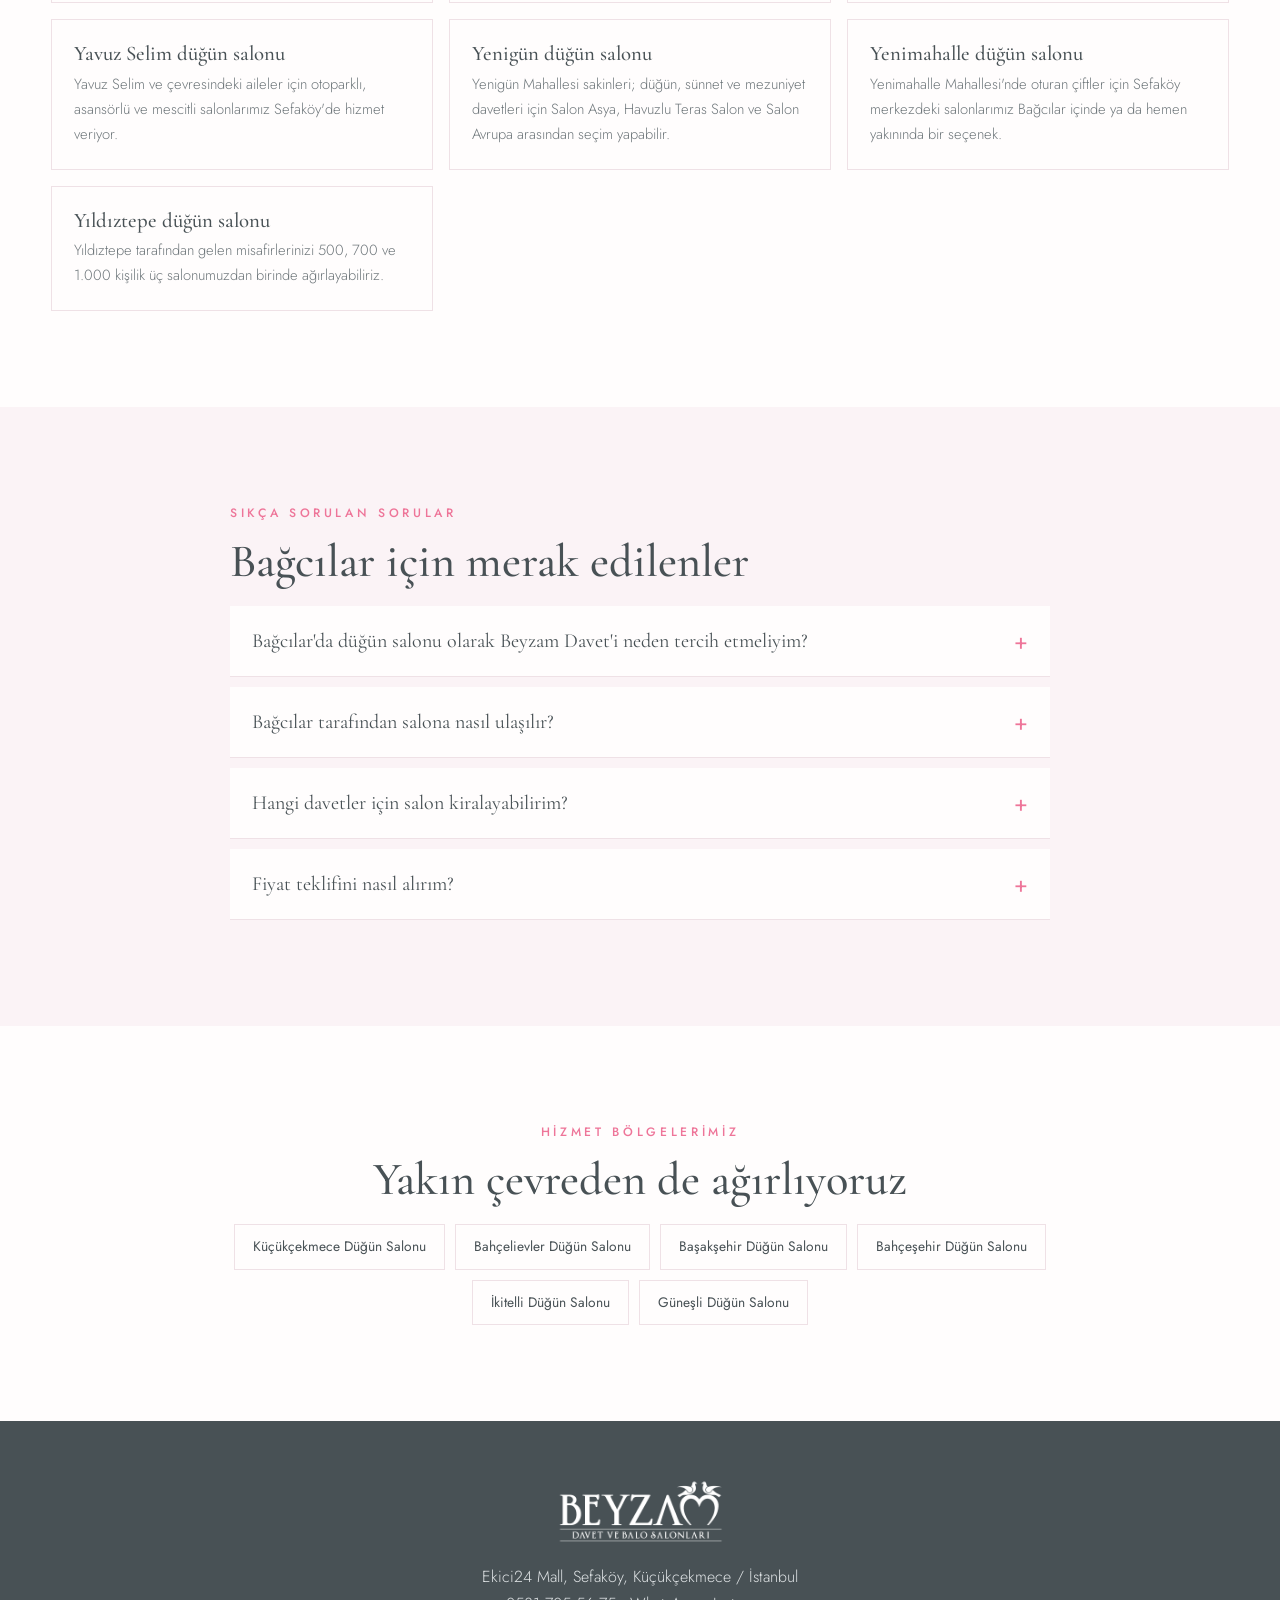
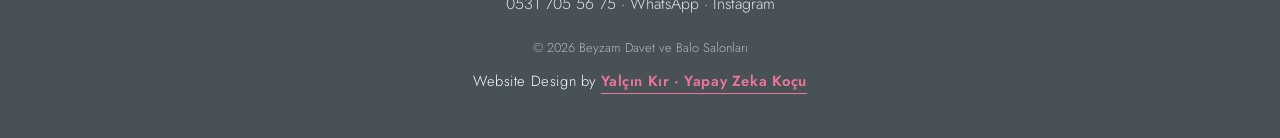
==== commit 15b66466: "Instagram bağlantılarını @beyzamdavetkurumsal hesabına çevir Co-Authored-By: Claude Fable 5.2 <norep" ====
--- a/bagcilar-dugun-salonu/index.html
+++ b/bagcilar-dugun-salonu/index.html
@@ -29,6 +29,6 @@
 <section class="alt"><div class="wrap narrow"><span class="eyebrow">Sıkça Sorulan Sorular</span><h2>Bağcılar için merak edilenler</h2><details><summary>Bağcılar'da düğün salonu olarak Beyzam Davet'i neden tercih etmeliyim?</summary><p>Sefaköy merkezde, Ekici24 Mall içinde 2.200 m² kapalı alanda üç salonumuz var: Salon Asya (1.000 kişi), Havuzlu Teras Salon (700 kişi) ve Salon Avrupa (500 kişi). Her salonun kendi mutfağı, gelin odası, ses ve ışık sistemi bulunuyor.</p></details><details><summary>Bağcılar tarafından salona nasıl ulaşılır?</summary><p>Adresimiz: Ekici24 Mall, Sefaköy, Küçükçekmece / İstanbul. Ana sayfamızdaki harita ve “Yol Tarifi” bağlantısıyla konumumuzu açabilirsiniz. Tesisimizde otopark bulunuyor.</p></details><details><summary>Hangi davetler için salon kiralayabilirim?</summary><p>Düğün, nişan, söz, kına gecesi, nikah, sünnet düğünü, mezuniyet, kurumsal davet, gala, lansman ve kokteyl organizasyonları düzenliyoruz.</p></details><details><summary>Fiyat teklifini nasıl alırım?</summary><p>0531 705 56 75 numaralı telefondan arayabilir ya da WhatsApp'tan yazabilirsiniz. Tarih, salon ve kişi sayısına göre size özel teklif hazırlıyoruz.</p></details></div></section>
 <section><div class="wrap narrow center"><span class="eyebrow">Hizmet Bölgelerimiz</span><h2>Yakın çevreden de ağırlıyoruz</h2><div class="chips"><a href="/kucukcekmece-dugun-salonu/">Küçükçekmece Düğün Salonu</a><a href="/bahcelievler-dugun-salonu/">Bahçelievler Düğün Salonu</a><a href="/basaksehir-dugun-salonu/">Başakşehir Düğün Salonu</a><a href="/bahcesehir-dugun-salonu/">Bahçeşehir Düğün Salonu</a><a href="/ikitelli-dugun-salonu/">İkitelli Düğün Salonu</a><a href="/gunesli-dugun-salonu/">Güneşli Düğün Salonu</a></div></div></section>
 </main>
-<footer><div class="wrap"><img src="/img/logo-beyaz.png" alt="Beyzam Davet ve Balo Salonları" width="170" height="68"><p>Ekici24 Mall, Sefaköy, Küçükçekmece / İstanbul<br><a href="tel:+905317055675">0531 705 56 75</a> · <a href="https://wa.me/905317055675?text=Merhaba,%20Bağcılar%20tarafından%20yazıyorum.%20Düğün%20salonu%20için%20bilgi%20almak%20istiyorum." target="_blank" rel="noopener">WhatsApp</a> · <a href="https://www.instagram.com/beyzamdavet/" target="_blank" rel="noopener">Instagram</a></p><p class="copy">© 2026 Beyzam Davet ve Balo Salonları<br><span class="credit">Website Design by <a href="https://wa.me/905458506838" target="_blank" rel="noopener">Yalçın Kır · Yapay Zeka Koçu</a></span></p></div></footer>
+<footer><div class="wrap"><img src="/img/logo-beyaz.png" alt="Beyzam Davet ve Balo Salonları" width="170" height="68"><p>Ekici24 Mall, Sefaköy, Küçükçekmece / İstanbul<br><a href="tel:+905317055675">0531 705 56 75</a> · <a href="https://wa.me/905317055675?text=Merhaba,%20Bağcılar%20tarafından%20yazıyorum.%20Düğün%20salonu%20için%20bilgi%20almak%20istiyorum." target="_blank" rel="noopener">WhatsApp</a> · <a href="https://www.instagram.com/beyzamdavetkurumsal/" target="_blank" rel="noopener">Instagram</a></p><p class="copy">© 2026 Beyzam Davet ve Balo Salonları<br><span class="credit">Website Design by <a href="https://wa.me/905458506838" target="_blank" rel="noopener">Yalçın Kır · Yapay Zeka Koçu</a></span></p></div></footer>
 <div class="mobilebar"><a href="tel:+905317055675">Hemen Ara</a><a href="https://wa.me/905317055675?text=Merhaba,%20Bağcılar%20tarafından%20yazıyorum.%20Düğün%20salonu%20için%20bilgi%20almak%20istiyorum." target="_blank" rel="noopener">WhatsApp</a></div>
 </body></html>
--- a/bolge.css
+++ b/bolge.css
@@ -45,4 +45,4 @@
  .mobilebar{display:grid;grid-template-columns:1fr 1fr;position:fixed;bottom:0;left:0;right:0;z-index:60}
  .mobilebar a{padding:15px;text-align:center;font-size:.8rem;letter-spacing:.16em;text-transform:uppercase;font-weight:500;color:#fff;background:var(--ink)}
  .mobilebar a:last-child{background:#1fae54}body{padding-bottom:52px}}
-.credit{display:inline-block;margin-top:8px}.credit a{color:var(--gold2)}
+.credit{display:inline-block;margin-top:10px;font-size:.92rem;color:#fff;letter-spacing:.04em}.credit a{color:var(--gold);font-weight:600;border-bottom:1px solid var(--gold);padding-bottom:1px}.credit a:hover{color:#fff;border-color:#fff}
